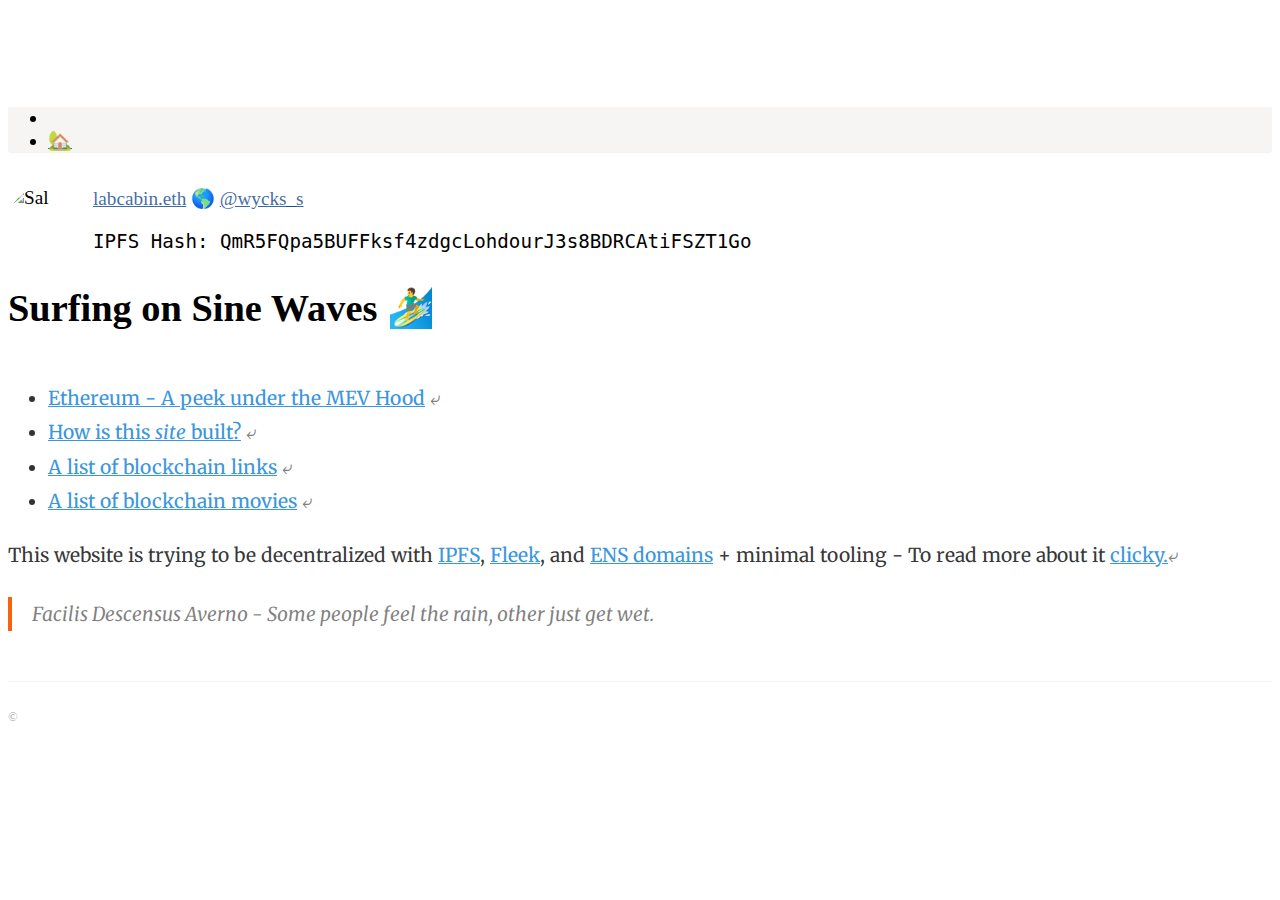
==== index.html @ a598f078 "Just Changes to files" ====
<!DOCTYPE html>
<html lang="en">
<head>
<meta charset="utf-8">
<meta name="viewport" content="width=device-width, initial-scale=1, shrink-to-fit=no">
<meta name="description" content="">
<meta name="author" content="">
<link rel="icon" href="assets/img/favicon.ico">
<title>Labcabin.eth - Home 🏡</title>
<!-- Bootstrap core CSS -->
<link href="assets/css/bootstrap.min.css" rel="stylesheet">
<!-- Fonts -->
<link href="assets/css/font-awesome.css" rel="stylesheet">
<link href="https://fonts.googleapis.com/css?family=Righteous%7CMerriweather:300,300i,400,400i,700,700i" rel="stylesheet">
<!-- Custom styles for this template -->
<link href="assets/css/mediumish.css" rel="stylesheet">
</head>
<body>

<!-- Begin Nav
================================================== -->
<nav class="navbar navbar-toggleable-md navbar-light bg-white fixed-top mediumnavigation">
<div class="container">
	<!-- Begin Logo -->
	<!-- End Logo -->
	<div>
		<!-- Begin Menu -->
		<ul class="navbar-nav">
			<li>
				<li><a href="#">🏡</a></li>
			</li>
		</ul>
		<!-- End Menu -->
	</div>
</div>
</nav>
<!-- End Nav
================================================== -->

<!-- Begin Article
================================================== -->
<div class="container">
	<div class="row">
		<!-- Begin Fixed Left Share -->
		<div class="col-md-2 col-xs-12">
			<div class="share">
			</div>
		</div>
		<!-- End Fixed Left Share -->
		<!-- Begin Post -->
		<div class="col-md-8 col-md-offset-2 col-xs-12">
			<div class="mainheading">

				<!-- Begin Top Meta -->
				<div class="row post-top-meta">
					<div class="col-md-2">
						<img class="author-thumb" src="assets/img/toot.jpg" alt="Sal">
					</div>
					<div class="col-md-10">
						<a href="https://twitter.com/wycks_s" >labcabin.eth</a> 🌎 <a href="https://twitter.com/wycks_s" >@wycks_s</a>  
						<pre>IPFS Hash: QmR5FQpa5BUFFksf4zdgcLohdourJ3s8BDRCAtiFSZT1Go</pre>
					</div>
				</div>
				<!-- End Top Meta -->
				<h1 class="posttitle"> Surfing on Sine Waves 🏄‍♂️</h1>
			</div>

			<!-- Begin Post Content -->
			<div class="article-post">

				<ul class="home-link">
					<li><a href="writing/ethereum-MEV.html">Ethereum - A peek under the MEV Hood</a> <span class="arrowthing">⤶</span></li>
					<li><a href="#">How is this <i>site</i> built?</a> <span class="arrowthing">⤶</span></li>
					<li><a href="#">A list of blockchain links</a> <span class="arrowthing">⤶</span></li>
					<li><a href="#">A list of blockchain movies</a> <span class="arrowthing">⤶</span></li>
					<!--  https://en.wikipedia.org/wiki/Terry_Gilliam -->
				</ul>

				<p>
					This website is trying to be decentralized with <a href="https://ipfs.tech/">IPFS</a>, <a href="https://fleek.co/">Fleek</a>, and <a href="https://ens.domains/">ENS domains</a> + minimal tooling -  To read more about it <a href="https://ipfs.tech/"><u>clicky</u>.</a><span class="arrowthing">⤶</span>
					
				</p>
				<blockquote>
					Facilis Descensus Averno - Some people feel the rain, other just get wet.
				</blockquote>
			</div>
			<!-- End Post Content -->
		</div>
		<!-- End Post -->

	</div>
</div>
<!-- End Article
================================================== -->
<!-- Begin Footer
================================================== -->
<div class="container">
	<div class="footer">
		<p class="pull-left">
			 &copy;
		</p>
		<div class="clearfix">
		</div>
	</div>
</div>
<!-- End Footer
================================================== -->
</body>
</html>

<!-- 
todo
1. ico file
2. profile image to snow thing
3. add images to article
4. write new article about blog
5. : backup https://www.freehaven.net/anonbib//#freedom2-arch
================================================== -->
---- assets/css/mediumish.css ----
body {
	padding-top:5rem;
	font-size: 1.2rem !important;
}
.mainheading {
	padding:1rem 0rem;
}

.arrowthing{
color: grey;
}
a {
	color: rgb(12 69 141 / 80%);
}
a:hover {
	transition:all 0.2s;
	color: rgb(12 69 141) !important;
}
.mediumnavigation {
	background:rgb(247 244 244 / 97%);
	box-shadow:0 2px 2px -2px rgba(0,0,0,.15);
}

.article-post a{
	color: rgb(58 150 221);
}

section {
	margin-bottom:20px;
}
.section-title h2 {
	border-bottom:1px solid rgba(0,0,0,.15);
	margin-bottom:25px;
	font-weight:700;
	font-size:1.4rem;
	margin-bottom:27px;
}
.section-title span {
	border-bottom:1px solid rgba(0,0,0,.44);
	display:inline-block;
	padding-bottom:20px;
	margin-bottom:-1px;
}
@media (min-width:576px) {
	.card-columns.listfeaturedtag {
		-webkit-column-count:2;
		-moz-column-count:2;
		column-count:2;
	}
}
@media (min-width:992px) {
	.navbar-toggleable-md .navbar-nav .nav-link {
		padding-right:.7rem;
		padding-left:.7rem;
	}
}
.card-columns .card {
	margin-bottom:20px;
}
.listfeaturedtag .wrapthumbnail {
	height:258px;
	flex:0 0 auto;
}
.listfeaturedtag .card {
	border:1px solid rgba(0,0,0,.1);
	border-radius:2px;
	height:260px;
	padding-left:0;
	margin-bottom:15px;
}
.listfeaturedtag .thumbnail {
	background-size:cover;
	height:100%;
	display:block;
	background-position:38% 22% !important;
	background-origin:border-box!important;
	border-top-left-radius:2px;
}
.listfeaturedtag .card-block {
	padding-left:0;
}
.listfeaturedtag h2.card-title,.listrecent h2.card-title {
	font-size:1.3rem;
	font-weight:700;
	line-height: 1.25;
}
.listfeaturedtag h2.card-title a,.listrecent h2.card-title a {
	color:rgba(0,0,0,.8);
}
.listfeaturedtag h2.card-title a:hover,.listrecent h2.card-title a:hover {
	color:rgba(0,0,0,.6);
	text-decoration:none;
}
.listfeaturedtag h4.card-text,.listrecent h4.card-text {
	color:rgba(0,0,0,.44);
	font-size:0.95rem;
	line-height:1.4;
	font-weight:400;
}
.listfeaturedtag .wrapfooter {
	position:absolute;
	bottom:20px;
	font-size:12px;
	display:block;
	width:85%;
}
.listrecent .wrapfooter {
	font-size:12px;
	margin-top:30px;
}
.author-thumb {
	width:40px;
	height:40px;
	float:left;
	margin-right:13px;
	border-radius:100%;
}
.post-top-meta {
	margin-bottom:2rem;
}
.post-top-meta .author-thumb {
	width:72px;
	height:72px;
}
.post-top-meta.authorpage .author-thumb {
	margin-top:40px;
}
.post-top-meta span {
	font-size:0.9rem;
	color:rgba(0,0,0,.44);
	display:inline-block;
}
.post-top-meta .author-description {
	margin-bottom:5px;
	margin-top:5px;
	font-size:0.95rem;
}
.author-meta {
	flex:1 1 auto;
	white-space:nowrap!important;
	text-overflow:ellipsis!important;
	overflow:hidden!important;
}
span.post-name,span.post-date,span.author-meta {
	display:inline-block;
}
span.post-date,span.post-read {
	color:rgba(0,0,0,.44);
}
span.post-read-more {
	align-items:center;
	display:inline-block;
	float:right;
	margin-top:8px;
}
span.post-read-more a {
	color:rgba(0,0,0,.44);
}
span.post-name a,span.post-read-more a:hover {
	color:rgba(0,0,0,.8);
}
.dot:after {
	content:"·";
	margin-left:3px;
	margin-right:3px;
}
.mediumnavigation .form-control {
	font-size:0.8rem;
	border-radius:30px;
	overflow:hidden;
	border:1px solid rgba(0,0,0,0.04);
}
.mediumnavigation .form-inline {
	margin-left:15px;
}
.mediumnavigation .form-inline .btn {
	margin-left:-50px;
	border:0;
	border-radius:30px;
	cursor:pointer;
}
.mediumnavigation .form-inline .btn:hover,.mediumnavigation .form-inline .btn:active {
	background:transparent;
	color:green;
}
.mediumnavigation .navbar-brand {
	font-weight:500;
}
.mediumnavigation .dropdown-menu {
	border:1px solid rgba(0,0,0,0.08);
	margin:.5rem 0 0;
}
.mediumnavigation .nav-item,.dropdown-menu {
	font-size:0.9rem;
}
.mediumnavigation .search-icon {
	margin-left:-40px;
	display:inline-block;
	margin-top:3px;
	cursor:pointer;
}
.mediumnavigation .navbar-brand img {
	max-height:30px;
	margin-right:5px;
}
.mainheading h1.sitetitle {
	font-family:Righteous;
}
.mainheading h1.posttitle {
	font-weight:700;
	margin-bottom:1rem;
}
.footer {
	border-top:1px solid rgba(0,0,0,.05)!important;
	padding-top:15px;
	padding-bottom:12px;
	font-size:0.8rem;
	color:rgba(0,0,0,.44);
	margin-top:50px;
}
.link-dark {
	color:rgba(0,0,0,.8);
}
.article-post {
	font-family:Merriweather;
	font-size:1.2rem;
	line-height:1.8;
	color:rgba(0,0,0,.8);
}
blockquote {
	border-left:4px solid #f7630c;
	padding:0 20px;
	font-style:italic;
	color:rgba(0,0,0,.5);
}
.article-post p,.article-post blockquote {
	margin:0 0 1.5rem 0;
}
.featured-image {
	display:block;
	margin:0px auto;
	margin-bottom:1.5rem;
}
.share {
	text-align:center;
	margin-top:20px;
}
.share p {
	margin-bottom:10px;
	font-size:0.95rem;
}
.share {
	display:none;
}
.share ul li {
	display:inline-block;
	margin-bottom:5px;
}
.share ul {
	padding-left:0;
	margin-left:0;
}
.svgIcon {
	vertical-align:middle;
}
@media (min-width:1024px) {
	.share {
		position:fixed;
		display:block;
	}
	.share ul li {
		display:block;
	}
}
@media (max-width:999px) {
	.listfeaturedtag .wrapthumbnail, .listfeaturedtag .col-md-7 {
		width:100%;
		max-width:100%;
		-webkit-box-flex: 0;
		-webkit-flex: 100%;
		-ms-flex: 100%;
		flex: 100%;
	}
	.listfeaturedtag .wrapthumbnail {
		height:250px;
	}
	.listfeaturedtag .card {
		height:auto;
	}
	.listfeaturedtag .wrapfooter {
		position:relative;
		margin-top:30px;
	}
	.listfeaturedtag .card-block {
		padding:20px;
	}
}
@media (max-width:1024px) {
	.post-top-meta .col-md-10 {
		text-align:center;
	}
}
@media (max-width:767px) {
	.post-top-meta.authorpage {
		text-align:center;
	}
}
.share,.share a {
	color:rgba(0,0,0,.44);
	fill:rgba(0,0,0,.44);
}
.graybg {
	background-color:#fafafa;
	padding:40px 0 46px;
	position:relative;
}
.listrelated .card {
	box-shadow:0 1px 7px rgba(0,0,0,.05);
	border:0;
}
.card {
	border-radius:4px;
}
.card .img-thumb {
	border-top-right-radius:4px;
	border-top-left-radius:4px;
}
ul.tags {
	list-style:none;
	padding-left:0;
	margin:0 0 3rem 0;
}
ul.tags li {
	display:inline-block;
	font-size:0.9rem;
}
ul.tags li a {
	background:rgba(0,0,0,.05);
	color:rgba(0,0,0,.6);
	border-radius:3px;
	padding:5px 10px;
}
ul.tags li a:hover {
	background:rgba(0,0,0,.07);
	text-decoration:none;
}
.margtop3rem {
	margin-top: 3rem;
}
.sep {
	height:1px;
	width:20px;
	background:#999;
	margin:0px auto;
	margin-bottom:1.2rem;
}
.btn.follow {
	border-color:	#1DA1F2;
	color:	#1DA1F2;
	padding:3px 10px;
	text-align:center;
	border-radius:999em;
	font-size:0.85rem;
	display:inline-block;
}
.btn.subscribe {
	background-color:#1C9963;
	border-color:#1C9963;
	color:rgba(255,255,255,1);
	fill:rgba(255,255,255,1);
	border-radius:30px;
	font-size:0.85rem;
	margin-left:10px;
	font-weight:600;
	text-transform:uppercase;
}
.post-top-meta .btn.follow {
	margin-left:5px;
	margin-top:-4px;
}
.alertbar {
	box-shadow:0 -3px 10px 0 rgba(0,0,0,.0785);
	position:fixed;
	bottom:0;
	left:0;
	background-color:#fff;
	width:100%;
	padding:14px 0;
	z-index:1;
}
.form-control::-webkit-input-placeholder {
	color: rgba(0,0,0,.5);
}
.form-control:-moz-placeholder {
	color: rgba(0,0,0,.5);
}
.form-control::-moz-placeholder {
	color: rgba(0,0,0,.5);
}
.form-control:-ms-input-placeholder {
	color: rgba(0,0,0,.5);
}
.form-control::-ms-input-placeholder {
	color: rgba(0,0,0,.5);
}
.authorpage h1 {
	font-weight:700;
	font-size:30px;
}
.post-top-meta.authorpage .author-thumb {
	float:none;
}
.authorpage .author-description {
	font-size:1rem;
	color:rgba(0,0,0,.6);
}
.post-top-meta.authorpage .btn.follow {
	padding:7px 20px;
	margin-top:10px;
	margin-left:0;
	font-size:0.9rem;
}
.graybg.authorpage {
	border-top:1px solid #f0f0f0;
}
.authorpostbox {
	width:760px;
	margin:0px auto;
	margin-bottom:1.5rem;
	max-width:100%;
}
.authorpostbox .img-thumb {
	width:100%;
}
.sociallinks {
	margin:1rem 0;
}
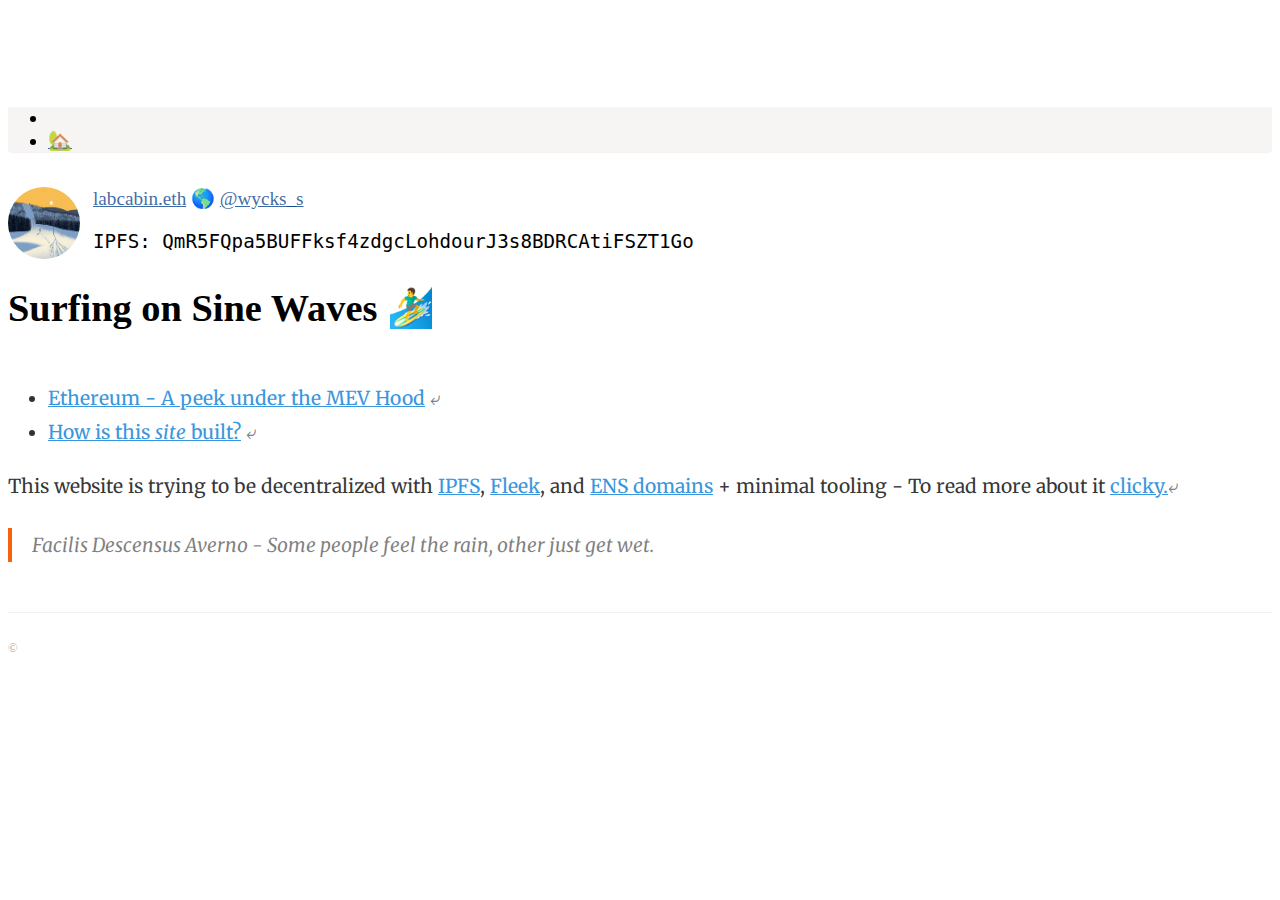
==== commit 0b3dd8d6: "How is this built" ====
--- a/index.html
+++ b/index.html
@@ -5,8 +5,8 @@
 <meta name="viewport" content="width=device-width, initial-scale=1, shrink-to-fit=no">
 <meta name="description" content="">
 <meta name="author" content="">
-<link rel="icon" href="assets/img/favicon.ico">
-<title>Labcabin.eth - Home 🏡</title>
+<link rel="icon" href="assets/img/favicon.png">
+<title>Labcabin.eth - 🏡 Home </title>
 <!-- Bootstrap core CSS -->
 <link href="assets/css/bootstrap.min.css" rel="stylesheet">
 <!-- Fonts -->
@@ -27,7 +27,7 @@
 		<!-- Begin Menu -->
 		<ul class="navbar-nav">
 			<li>
-				<li><a href="#">🏡</a></li>
+				<li><a href="../index.html">🏡</a></li>
 			</li>
 		</ul>
 		<!-- End Menu -->
@@ -54,11 +54,11 @@
 				<!-- Begin Top Meta -->
 				<div class="row post-top-meta">
 					<div class="col-md-2">
-						<img class="author-thumb" src="assets/img/toot.jpg" alt="Sal">
+						<img class="author-thumb" src="assets/img/avatar.jpg" alt="Sal">
 					</div>
 					<div class="col-md-10">
 						<a href="https://twitter.com/wycks_s" >labcabin.eth</a> 🌎 <a href="https://twitter.com/wycks_s" >@wycks_s</a>  
-						<pre>IPFS Hash: QmR5FQpa5BUFFksf4zdgcLohdourJ3s8BDRCAtiFSZT1Go</pre>
+						<pre>IPFS: QmR5FQpa5BUFFksf4zdgcLohdourJ3s8BDRCAtiFSZT1Go</pre>
 					</div>
 				</div>
 				<!-- End Top Meta -->
@@ -70,14 +70,14 @@
 
 				<ul class="home-link">
 					<li><a href="writing/ethereum-MEV.html">Ethereum - A peek under the MEV Hood</a> <span class="arrowthing">⤶</span></li>
-					<li><a href="#">How is this <i>site</i> built?</a> <span class="arrowthing">⤶</span></li>
-					<li><a href="#">A list of blockchain links</a> <span class="arrowthing">⤶</span></li>
+					<li><a href="writing/how-site-built.html">How is this <i>site</i> built?</a> <span class="arrowthing">⤶</span></li>
+				<!--<li><a href="#">A list of blockchain links</a> <span class="arrowthing">⤶</span></li>
 					<li><a href="#">A list of blockchain movies</a> <span class="arrowthing">⤶</span></li>
-					<!--  https://en.wikipedia.org/wiki/Terry_Gilliam -->
+				-->
 				</ul>
 
 				<p>
-					This website is trying to be decentralized with <a href="https://ipfs.tech/">IPFS</a>, <a href="https://fleek.co/">Fleek</a>, and <a href="https://ens.domains/">ENS domains</a> + minimal tooling -  To read more about it <a href="https://ipfs.tech/"><u>clicky</u>.</a><span class="arrowthing">⤶</span>
+					This website is trying to be decentralized with <a href="https://ipfs.tech/">IPFS</a>, <a href="https://fleek.co/">Fleek</a>, and <a href="https://ens.domains/">ENS domains</a> + minimal tooling -  To read more about it <a href="writing/how-site-built.html"><u>clicky</u>.</a><span class="arrowthing">⤶</span>
 					
 				</p>
 				<blockquote>
--- a/assets/css/mediumish.css
+++ b/assets/css/mediumish.css
@@ -24,6 +24,25 @@
 
 .article-post a{
 	color: rgb(58 150 221);
+}
+
+.article-post img{
+	max-width:730px;
+	padding-top: 10px;
+	padding-bottom: 30px;
+}
+
+h4{
+	font-family: -apple-system,system-ui,BlinkMacSystemFont,"Segoe UI",Roboto,"Helvetica Neue",Arial,sans-serif;
+    padding-bottom: 12px;
+}
+
+.source{
+	font-size: 0.8rem;
+	margin-top: -25px;
+	text-align: right;
+	padding-bottom: 20px;
+	font-style: italic;
 }
 
 section {
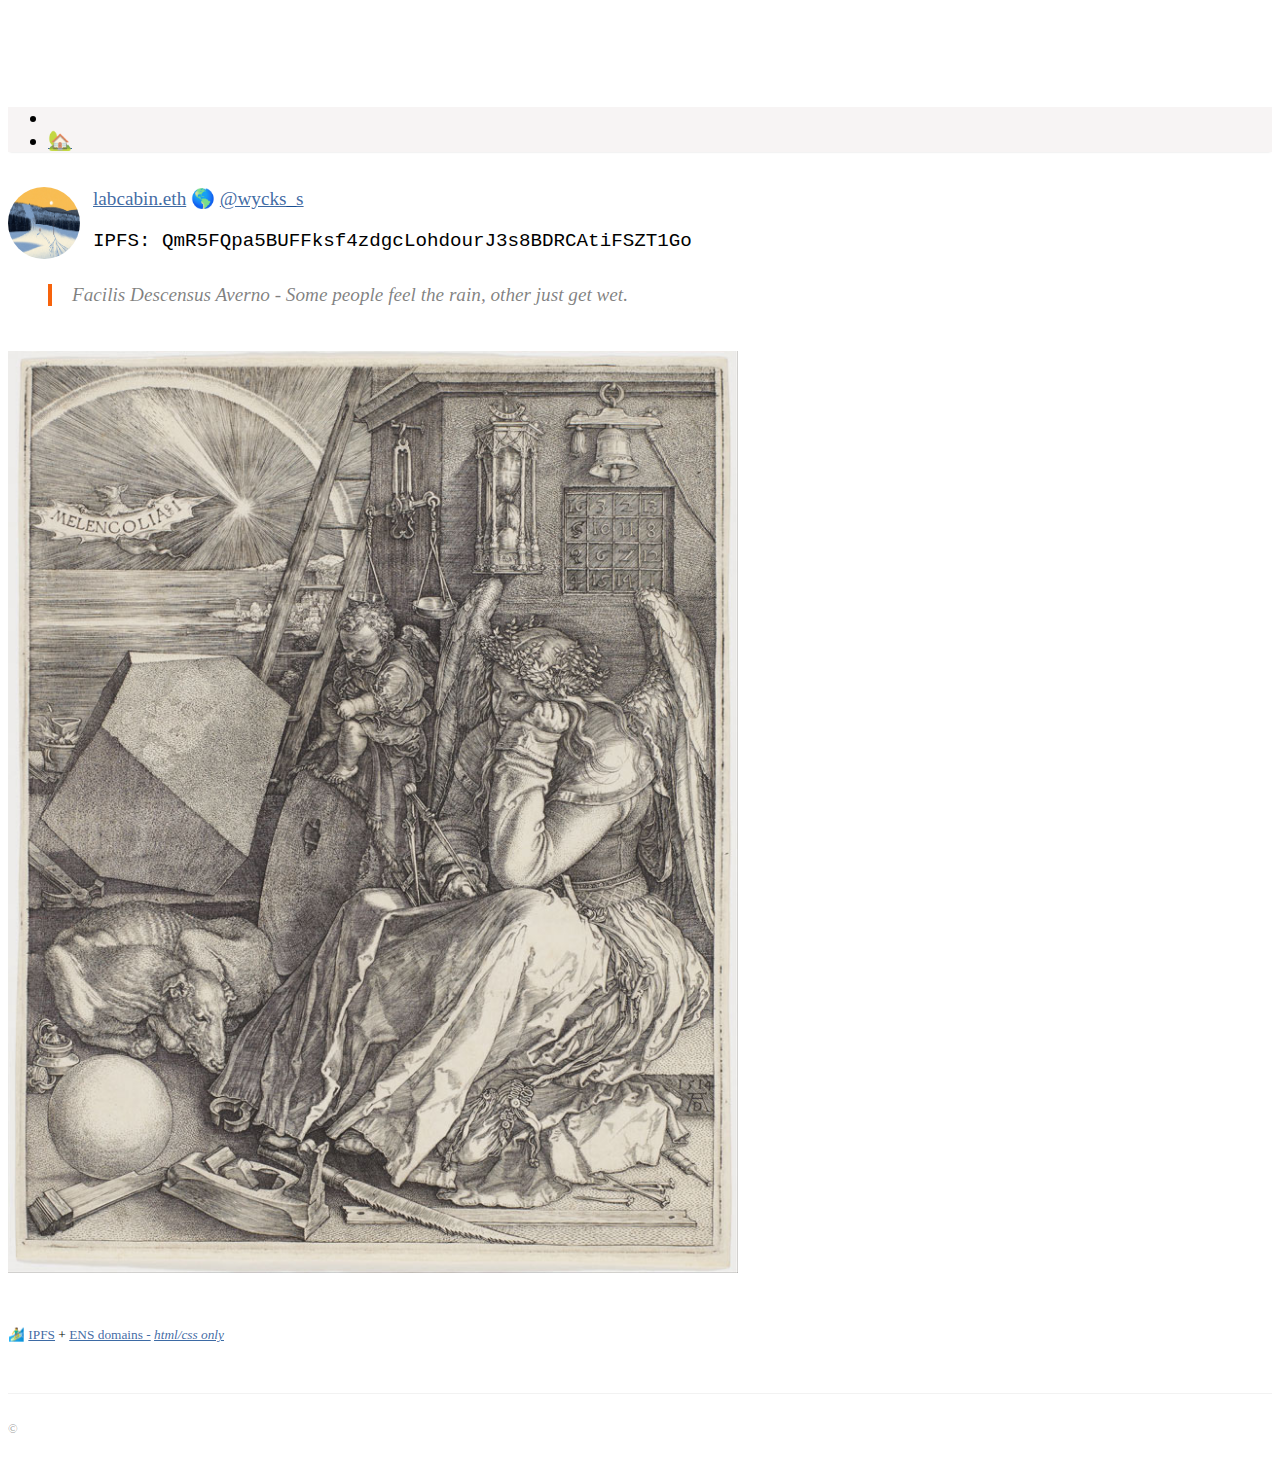
==== commit 7947b08b: "change image size too big for blockchain" ====
--- a/index.html
+++ b/index.html
@@ -57,33 +57,27 @@
 						<img class="author-thumb" src="assets/img/avatar.jpg" alt="Sal">
 					</div>
 					<div class="col-md-10">
-						<a href="https://twitter.com/wycks_s" >labcabin.eth</a> 🌎 <a href="https://twitter.com/wycks_s" >@wycks_s</a>  
+						<a href="hhttps://labcabin.eth.limo/" >labcabin.eth</a> 🌎 <a href="https://twitter.com/wycks_s" >@wycks_s</a>  
 						<pre>IPFS: QmR5FQpa5BUFFksf4zdgcLohdourJ3s8BDRCAtiFSZT1Go</pre>
 					</div>
 				</div>
 				<!-- End Top Meta -->
-				<h1 class="posttitle"> Surfing on Sine Waves 🏄‍♂️</h1>
+				<blockquote>
+					Facilis Descensus Averno - Some people feel the rain, other just get wet.
+				</blockquote>
 			</div>
 
 			<!-- Begin Post Content -->
 			<div class="article-post">
 
-				<ul class="home-link">
-					<li><a href="writing/ethereum-MEV.html">Ethereum - A peek under the MEV Hood</a> <span class="arrowthing">⤶</span></li>
-					<li><a href="writing/how-site-built.html">How is this <i>site</i> built?</a> <span class="arrowthing">⤶</span></li>
-				<!--<li><a href="#">A list of blockchain links</a> <span class="arrowthing">⤶</span></li>
-					<li><a href="#">A list of blockchain movies</a> <span class="arrowthing">⤶</span></li>
-				-->
-				</ul>
-
-				<p>
-					This website is trying to be decentralized with <a href="https://ipfs.tech/">IPFS</a>, <a href="https://fleek.co/">Fleek</a>, and <a href="https://ens.domains/">ENS domains</a> + minimal tooling -  To read more about it <a href="writing/how-site-built.html"><u>clicky</u>.</a><span class="arrowthing">⤶</span>
-					
-				</p>
-				<blockquote>
-					Facilis Descensus Averno - Some people feel the rain, other just get wet.
-				</blockquote>
+				<img class="Magic" src="assets/img/borzy-v2.jpg" alt="Sal">
+				
 			</div>
+			<p style="font-size: 13.333px;">
+				🏄‍♂️ <a href="https://ipfs.tech/">IPFS</a> + <a href="https://ens.domains/">ENS domains -</a> 
+				<a href="writing/how-site-built.html"><i>html/css only</i></a>
+				
+			</p>
 			<!-- End Post Content -->
 		</div>
 		<!-- End Post -->
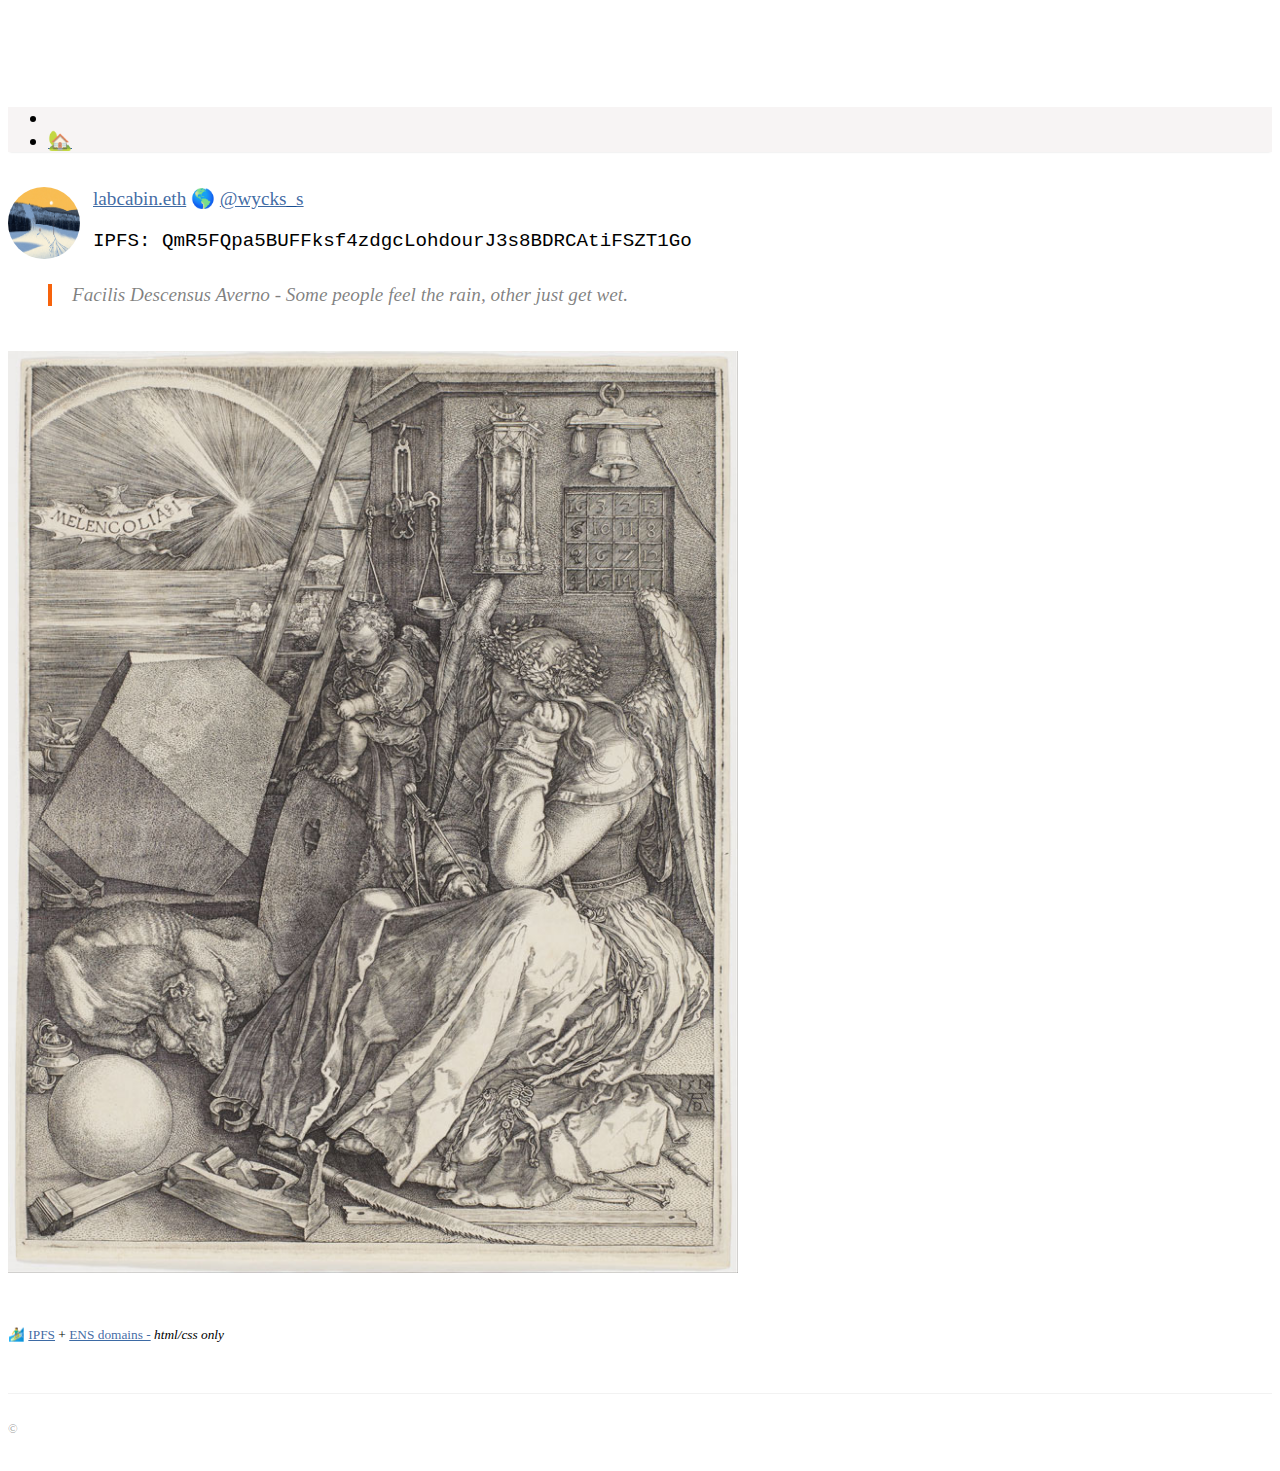
==== commit fa774759: "Update index.html" ====
--- a/index.html
+++ b/index.html
@@ -75,7 +75,7 @@
 			</div>
 			<p style="font-size: 13.333px;">
 				🏄‍♂️ <a href="https://ipfs.tech/">IPFS</a> + <a href="https://ens.domains/">ENS domains -</a> 
-				<a href="writing/how-site-built.html"><i>html/css only</i></a>
+				<i>html/css only</i>
 				
 			</p>
 			<!-- End Post Content -->
@@ -103,10 +103,5 @@
 </html>
 
 <!-- 
-todo
-1. ico file
-2. profile image to snow thing
-3. add images to article
-4. write new article about blog
-5. : backup https://www.freehaven.net/anonbib//#freedom2-arch
-================================================== -->+todo: backup https://www.freehaven.net/anonbib//#freedom2-arch
+================================================== -->
